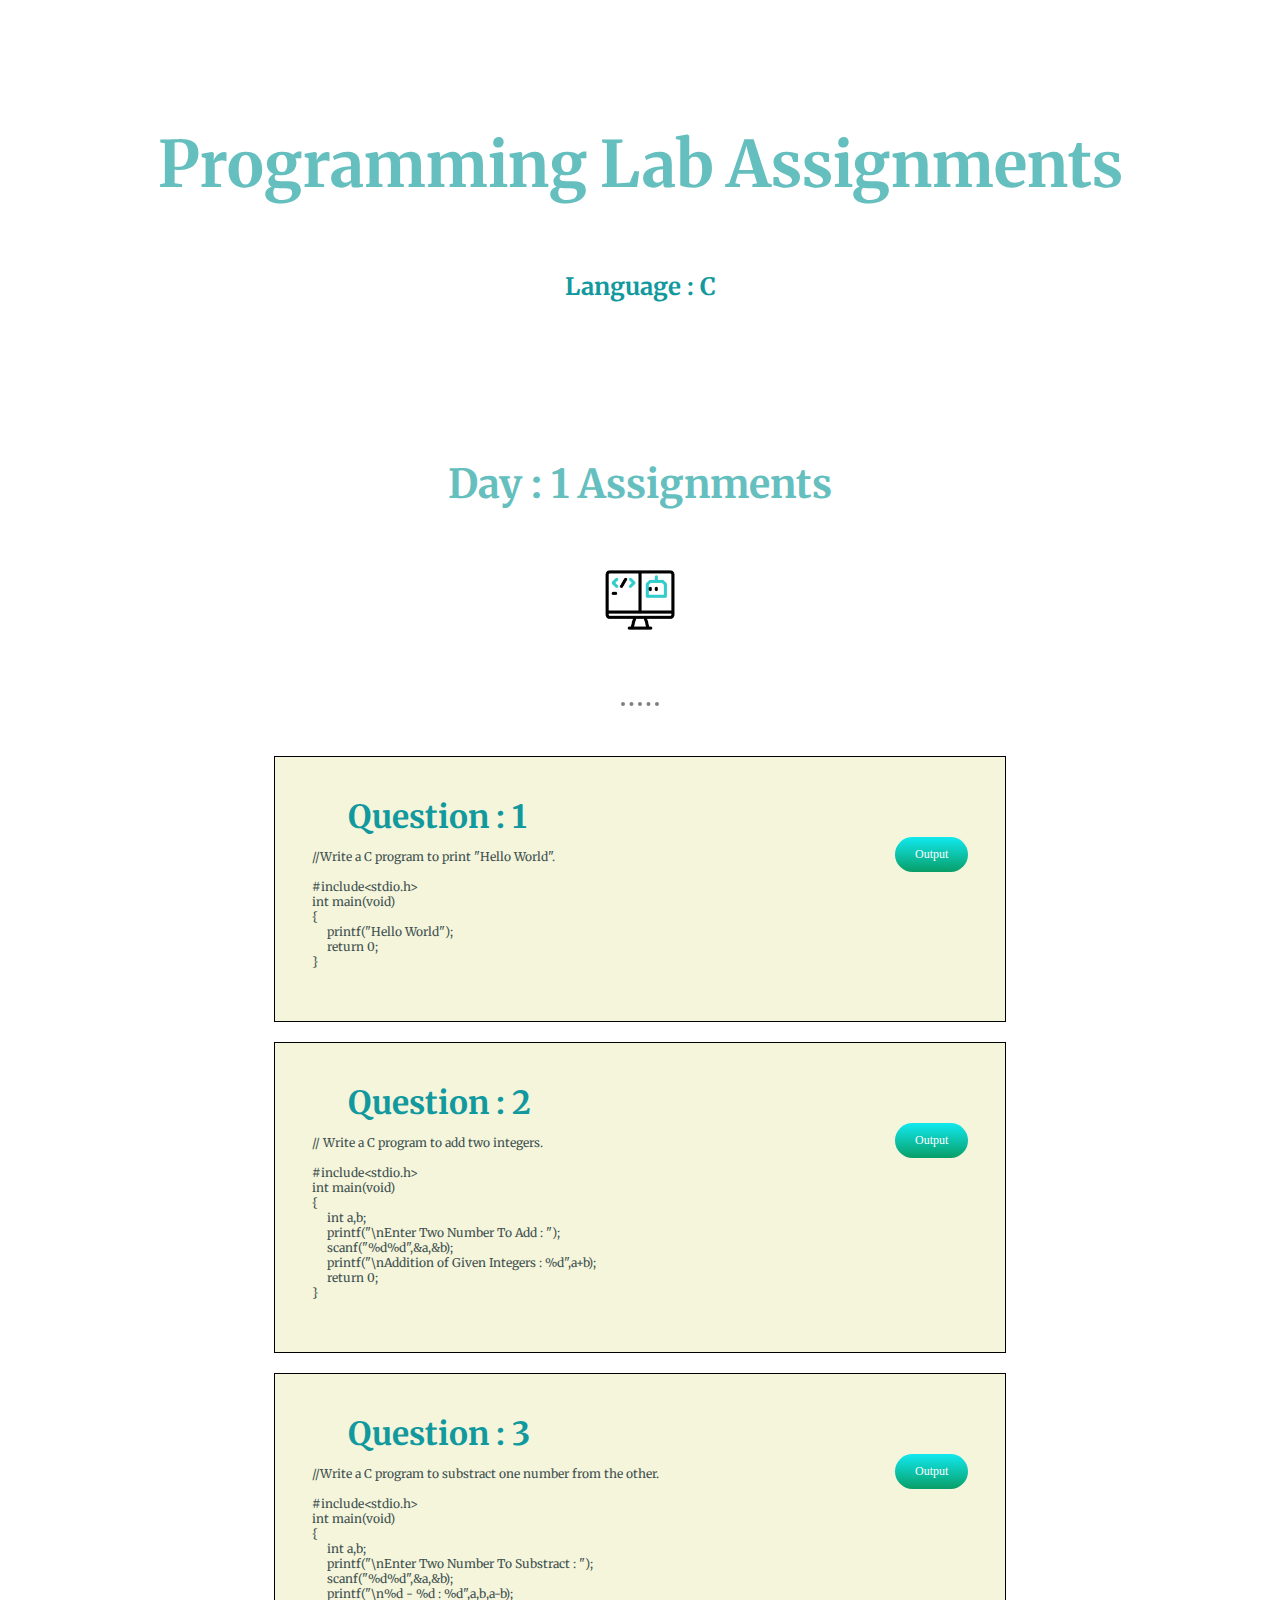
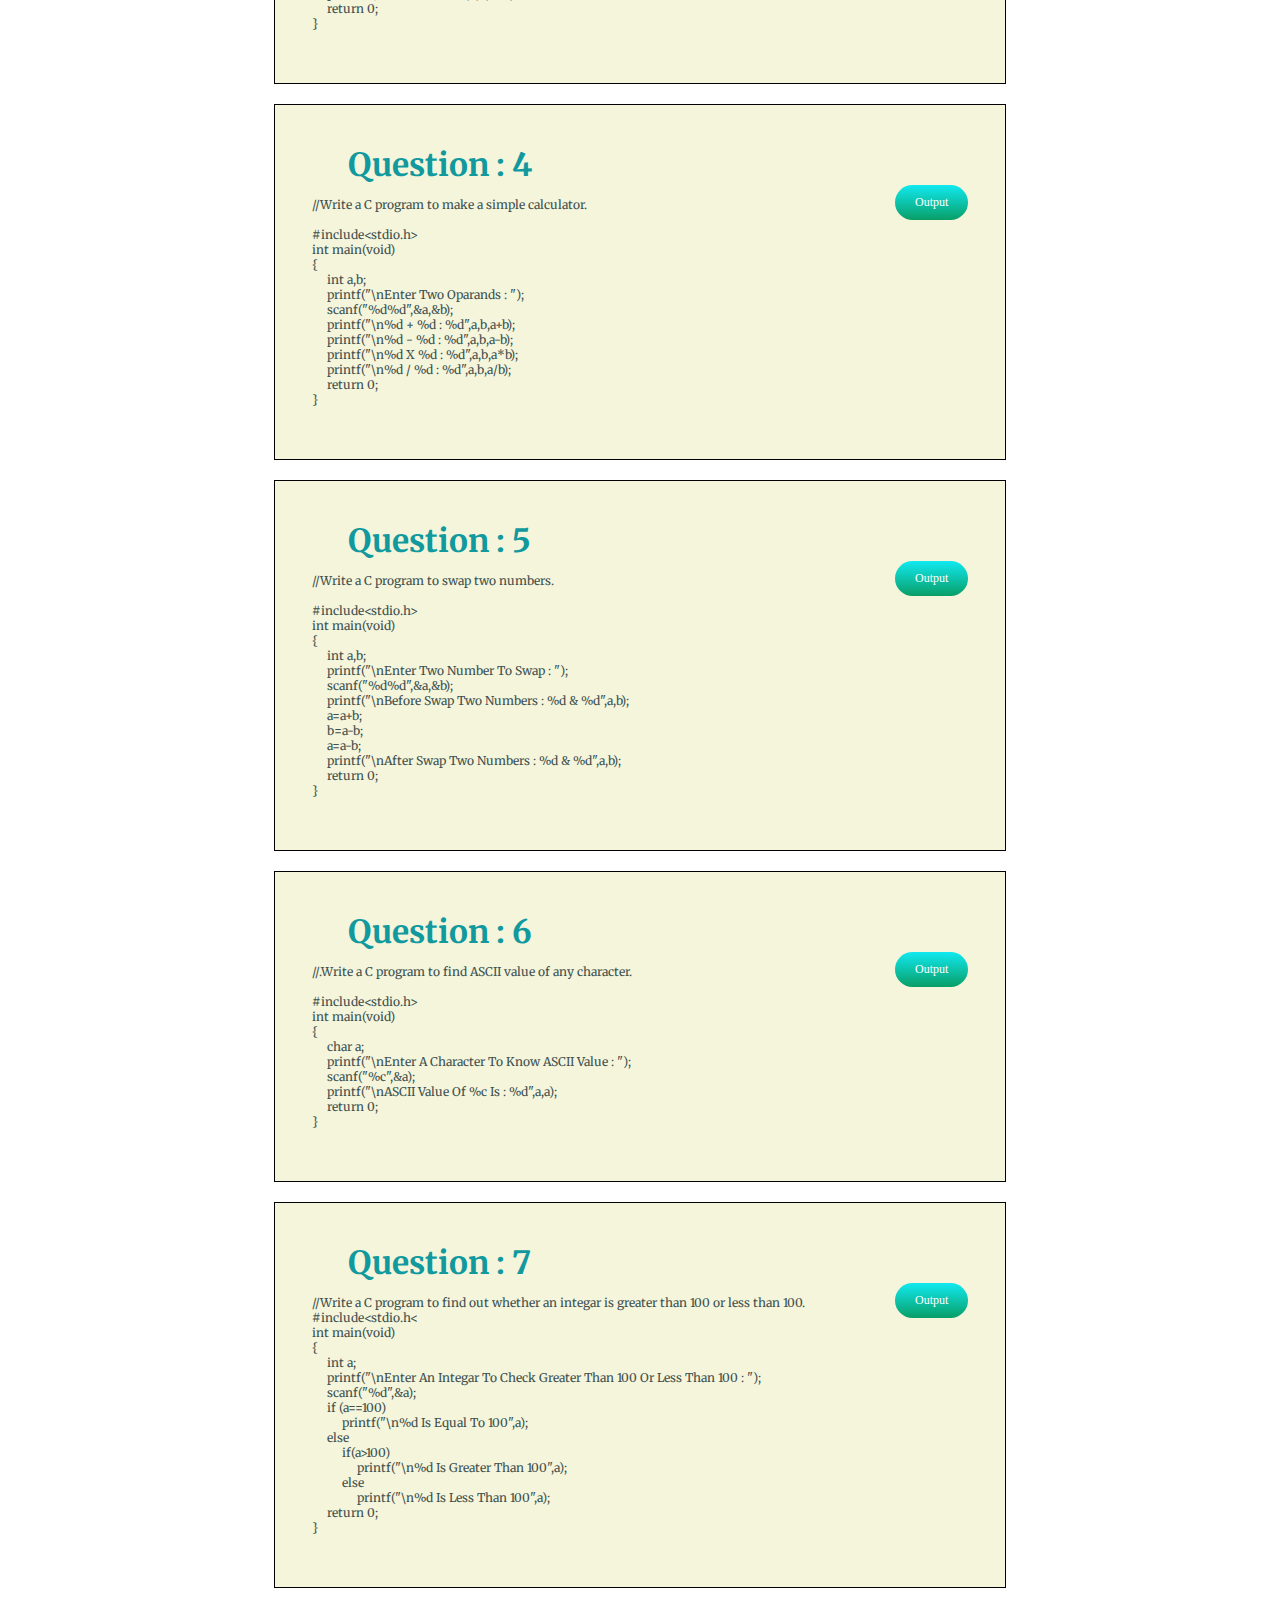
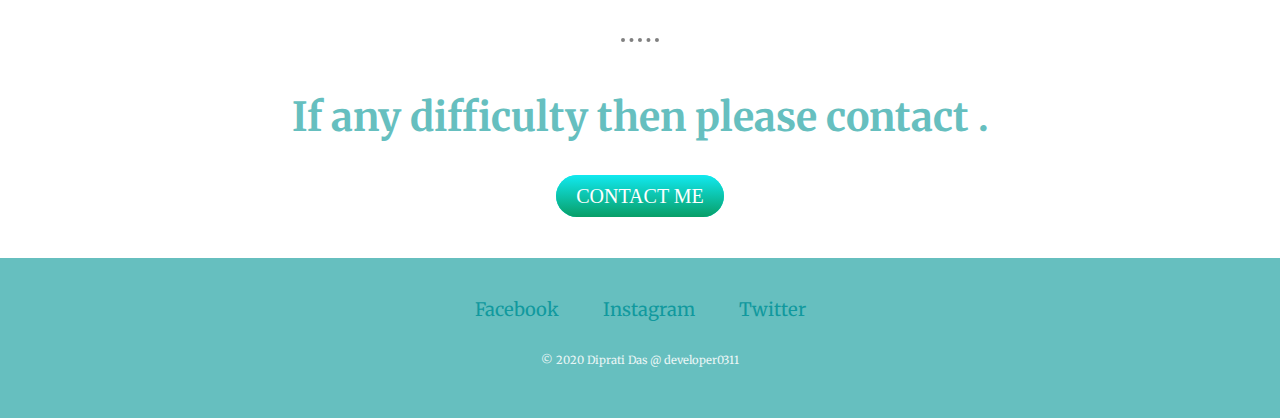
==== day-1.html @ 74dbe05c "Add files via upload" ====
<!DOCTYPE html>
<html lang="en">
<head>
    <meta charset="UTF-8">
    <meta http-equiv="X-UA-Compatible" content="IE=edge">
    <meta name="viewport" content="width=device-width, initial-scale=1.0">
    <title>Diprati's website ❤</title>
    <link rel="stylesheet" href="style-1.css">
    <link rel="icon" href="favicon.ico">
    <link rel="preconnect" href="https://fonts.googleapis.com">
    <link rel="preconnect" href="https://fonts.gstatic.com" crossorigin>
    <link href="https://fonts.googleapis.com/css2?family=Merriweather:ital,wght@1,300&family=Noto+Serif:ital@1&family=Sofia+Sans+Semi+Condensed:ital,wght@1,200&display=swap" rel="stylesheet">
</head>
<body>
    <div class="top-container">
        <h1>Programming Lab Assignments</h1>
        <h3>Language : C</h3>
    </div>

    <div class="middle-container">
        <div class="day-1">
            <h2>Day : 1 Assignments</h2>
            <img class="code-picture" src="coding-picture.gif">
            <hr>
            <div class="ans-row">
                <h3>Question : 1</h3><br>
                <p>//Write a C program to print "Hello World".<br><br>
                    #include&#60stdio.h&#62<br>
                    int main(void)<br>
                    {<br>
                    &nbsp&nbsp&nbsp&nbsp    printf("Hello World");<br>
                    &nbsp&nbsp&nbsp&nbsp    return 0;<br>
                    }<br></p>
                <a class="btn" href="hello-world-output.png">Output</a>
            </div>

            <div class="ans-row">
                <h3>Question : 2</h3><br>
                <p>// Write a C program to add two integers.<br><br>
                    #include&#60stdio.h&#62<br>
                    int main(void)<br>
                    {<br>
                    &nbsp&nbsp&nbsp&nbsp    int a,b;<br>
                    &nbsp&nbsp&nbsp&nbsp    printf("\nEnter Two Number To Add : ");<br>
                    &nbsp&nbsp&nbsp&nbsp    scanf("%d%d",&a,&b);<br>
                    &nbsp&nbsp&nbsp&nbsp    printf("\nAddition of Given Integers : %d",a+b);<br>
                    &nbsp&nbsp&nbsp&nbsp    return 0;<br>
                    }<br></p>
                <a class="btn" href="add-two-integers.png">Output</a>
            </div>
            <div class="ans-row">
                <h3>Question : 3</h3><br>
                <p>//Write a C program to substract one number from the other.<br><br>
                    #include&#60stdio.h&#62<br>
                    int main(void)<br>
                    {<br>
                    &nbsp&nbsp&nbsp&nbsp    int a,b;<br>
                    &nbsp&nbsp&nbsp&nbsp    printf("\nEnter Two Number To Substract : ");<br>
                    &nbsp&nbsp&nbsp&nbsp    scanf("%d%d",&a,&b);<br>
                    &nbsp&nbsp&nbsp&nbsp    printf("\n%d - %d : %d",a,b,a-b);<br>
                    &nbsp&nbsp&nbsp&nbsp    return 0;<br>
                    }<br></p>
                <a class="btn" href="substract-one-from-the-other.png">Output</a>
            </div>
            <div class="ans-row">
                <h3>Question : 4</h3><br>
                <p>//Write a C program to make a simple calculator.<br><br>
                    #include&#60stdio.h&#62<br>
                    int main(void)<br>
                    {<br>
                    &nbsp&nbsp&nbsp&nbsp    int a,b;<br>
                    &nbsp&nbsp&nbsp&nbsp    printf("\nEnter Two Oparands : ");<br>
                    &nbsp&nbsp&nbsp&nbsp    scanf("%d%d",&a,&b);<br>
                    &nbsp&nbsp&nbsp&nbsp    printf("\n%d + %d : %d",a,b,a+b);<br>
                    &nbsp&nbsp&nbsp&nbsp    printf("\n%d - %d : %d",a,b,a-b);<br>
                    &nbsp&nbsp&nbsp&nbsp    printf("\n%d X %d : %d",a,b,a*b);<br>
                    &nbsp&nbsp&nbsp&nbsp    printf("\n%d / %d : %d",a,b,a/b);<br>
                    &nbsp&nbsp&nbsp&nbsp    return 0;<br>
                    }<br></p>
                <a class="btn" href="simple-calculator.png">Output</a>
            </div>
            <div class="ans-row">
                <h3>Question : 5</h3><br>
                <p>//Write a C program to swap two numbers.<br><br>
                    #include&#60stdio.h&#62<br>
                    int main(void)<br>
                    {<br>
                    &nbsp&nbsp&nbsp&nbsp    int a,b;<br>
                    &nbsp&nbsp&nbsp&nbsp    printf("\nEnter Two Number To Swap : ");<br>
                    &nbsp&nbsp&nbsp&nbsp    scanf("%d%d",&a,&b);<br>
                    &nbsp&nbsp&nbsp&nbsp    printf("\nBefore Swap Two Numbers : %d & %d",a,b);<br>
                    &nbsp&nbsp&nbsp&nbsp    a=a+b;<br>
                    &nbsp&nbsp&nbsp&nbsp    b=a-b;<br>
                    &nbsp&nbsp&nbsp&nbsp    a=a-b;<br>
                    &nbsp&nbsp&nbsp&nbsp    printf("\nAfter Swap Two Numbers : %d & %d",a,b);<br>
                    &nbsp&nbsp&nbsp&nbsp    return 0;<br>
                    }<br></p>
                <a class="btn" href="swap-two-numbers.png">Output</a>
            </div>
            <div class="ans-row">
                <h3>Question : 6</h3><br>
                <p>//.Write a C program to find ASCII value of any character.<br><br>
                    #include&#60stdio.h&#62<br>
                    int main(void)<br>
                    {<br>
                    &nbsp&nbsp&nbsp&nbsp    char a;<br>
                    &nbsp&nbsp&nbsp&nbsp    printf("\nEnter A Character To Know ASCII Value : ");<br>
                    &nbsp&nbsp&nbsp&nbsp    scanf("%c",&a);<br>
                    &nbsp&nbsp&nbsp&nbsp    printf("\nASCII Value Of %c Is : %d",a,a);<br>
                    &nbsp&nbsp&nbsp&nbsp    return 0;<br>
                    }<br></p>
                <a class="btn" href="ASCII-value-of-any-character.png">Output</a>
            </div>
            <div class="ans-row">
                <h3>Question : 7</h3><br>
                <p>//Write a C program to find out whether an integar is greater than 100 or less than 100.<br>
                    #include&#60stdio.h&#60<br>
                    int main(void)<br>
                    {<br>
                    &nbsp&nbsp&nbsp&nbsp    int a;<br>
                    &nbsp&nbsp&nbsp&nbsp    printf("\nEnter An Integar To Check Greater Than 100 Or Less Than 100 : ");<br>
                    &nbsp&nbsp&nbsp&nbsp    scanf("%d",&a);<br>
                    &nbsp&nbsp&nbsp&nbsp    if (a==100)<br>
                    &nbsp&nbsp&nbsp&nbsp    &nbsp&nbsp&nbsp&nbsp    printf("\n%d Is Equal To 100",a);<br>
                    &nbsp&nbsp&nbsp&nbsp    else<br>
                    &nbsp&nbsp&nbsp&nbsp    &nbsp&nbsp&nbsp&nbsp    if(a>100)<br>
                    &nbsp&nbsp&nbsp&nbsp    &nbsp&nbsp&nbsp&nbsp    &nbsp&nbsp&nbsp&nbsp    printf("\n%d Is Greater Than 100",a);<br>
                    &nbsp&nbsp&nbsp&nbsp    &nbsp&nbsp&nbsp&nbsp    else<br>
                    &nbsp&nbsp&nbsp&nbsp    &nbsp&nbsp&nbsp&nbsp    &nbsp&nbsp&nbsp&nbsp    printf("\n%d Is Less Than 100",a);<br>
                    &nbsp&nbsp&nbsp&nbsp    return 0;<br>
                    }<br></p>
                <a class="btn" href="whether-an-integar-is-greater-than-100-or-less-than-100.png">Output</a>
            </div>
            <!--<div class="ans-row">
                <h3>Question : </h3><br>
                <p></p>
                <a class="btn" href="">Output</a>
            </div>-->
            <hr>
            <div class="contact-me">
                <h2>If any difficulty then please contact .</h2>
                <a class="btn" href="mailto:dipratidas2004@gmail.com">CONTACT ME</a>
            </div>
        </div>
    </div>

    <div class="bottom-container">
        <a class="footer-link" href="https://www.facebook.com/profile.php?id=100034527431504&mibextid=ZbWKwL">Facebook</a>
        <a class="footer-link" href="https://instagram.com/ek_villain_3114?igshid=YmMyMTA2M2Y=">Instagram</a>
        <a class="footer-link" href="https://twitter.com/lover_boy_0311?t=4eIKd6hyT37TudLRK-Igwg&s=09">Twitter</a>
        <p class="copyright-message">© 2020 Diprati Das @ developer0311</p>
    </div>
</body>
</html>
---- style-1.css ----
body{
    /*background-color: rgb(16, 226, 219);*/
    color: #40514E;
    margin: 0;
    font-family: 'Merriweather','Sofia Sans Semi Condensed','Noto Serif';
    text-align: center ;
}
h1{
    margin-top: 50px;
    font-size: 4rem;
    color: #66BFBF;
    line-height: 2;
    font-family: 'Merriweather','Sofia Sans Semi Condensed';
}
h2{
    font-size: 2.5rem;
    color: #66BFBF;
    padding-bottom: 10px;
    font-family: 'Merriweather','Sofia Sans Semi Condensed';
}
h3{
   font-family: 'Merriweather','Noto Serif';
   color: #11999E;
   font-size: 1.5rem; 
}
p{
    font-size: 75%;
}
a{
    text-decoration: none;
    color: #11999E;
    font-family: 'Merriweather','Sofia Sans Semi Condensed';
    font-size: 1.15rem;
    margin: 10px 20px;
}
a:hover{
    color: #EAF6F6;
}
hr{
    border-style: none;
    border-top-style: dotted;
    border-color: grey;
    width: 5%;
    border-width: 4px;
    margin: 50px auto;
}
.copyright-message{
    color: #EAF6F6;
    font-size: 0.70rem;
    padding: 20px 0px;
}
.top-container{
    padding-top: 50px;
}
.middle-container{
    padding: 50px 0px;
}
.bottom-container{
    position: relative;
    background-color: #66BFBF;
    margin-bottom: Opx;
    padding: 40px 0px 20px;
}
.code-picture{
    width: 6rem;
}
.day-1{
    width: 60%;
    margin:auto;
    /*background-color: red;*/
    padding-top: 50px;
}
.ans-row{
   width: 95%;
   margin: 20px auto;
   background-color: beige;
   padding: 40px 0px;
   border-style: solid;
   border-color: black;
   border-width: 1.5px;
   text-align: left;
}
.ans-row h3{
    display: inline;
    font-size: 2rem;
    margin-left: 10%;
    margin-right: 0px;
}
.ans-row a{
    text-decoration: none;
    float: right;
    font-size: 75%;
    margin: auto 5% auto 10px;
}
.ans-row p{
    text-align: left;
    display: inline-block;
    margin-left: 5%;
    margin-right: 0px;
}
.ans-row p{
    text-align: left;
    display: inline-block;
    margin-left: 5%;
    margin-right: 0px;
}
.btn {
    background: #11e9f0;
    background-image: -webkit-linear-gradient(top, #11e9f0, #089e67);
    background-image: -moz-linear-gradient(top, #11e9f0, #089e67);
    background-image: -ms-linear-gradient(top, #11e9f0, #089e67);
    background-image: -o-linear-gradient(top, #11e9f0, #089e67);
    background-image: linear-gradient(to bottom, #11e9f0, #089e67);
    -webkit-border-radius: 21;
    -moz-border-radius: 21;
    border-radius: 21px;
    font-family: Georgia;
    color: #ffffff;
    font-size: 20px;
    padding: 10px 20px 10px 20px;
    text-decoration: none;
  }
  
  .btn:hover {
    background: #039442;
    background-image: -webkit-linear-gradient(top, #039442, #06b36e);
    background-image: -moz-linear-gradient(top, #039442, #06b36e);
    background-image: -ms-linear-gradient(top, #039442, #06b36e);
    background-image: -o-linear-gradient(top, #039442, #06b36e);
    background-image: linear-gradient(to bottom, #039442, #06b36e);
    text-decoration: none;
  }
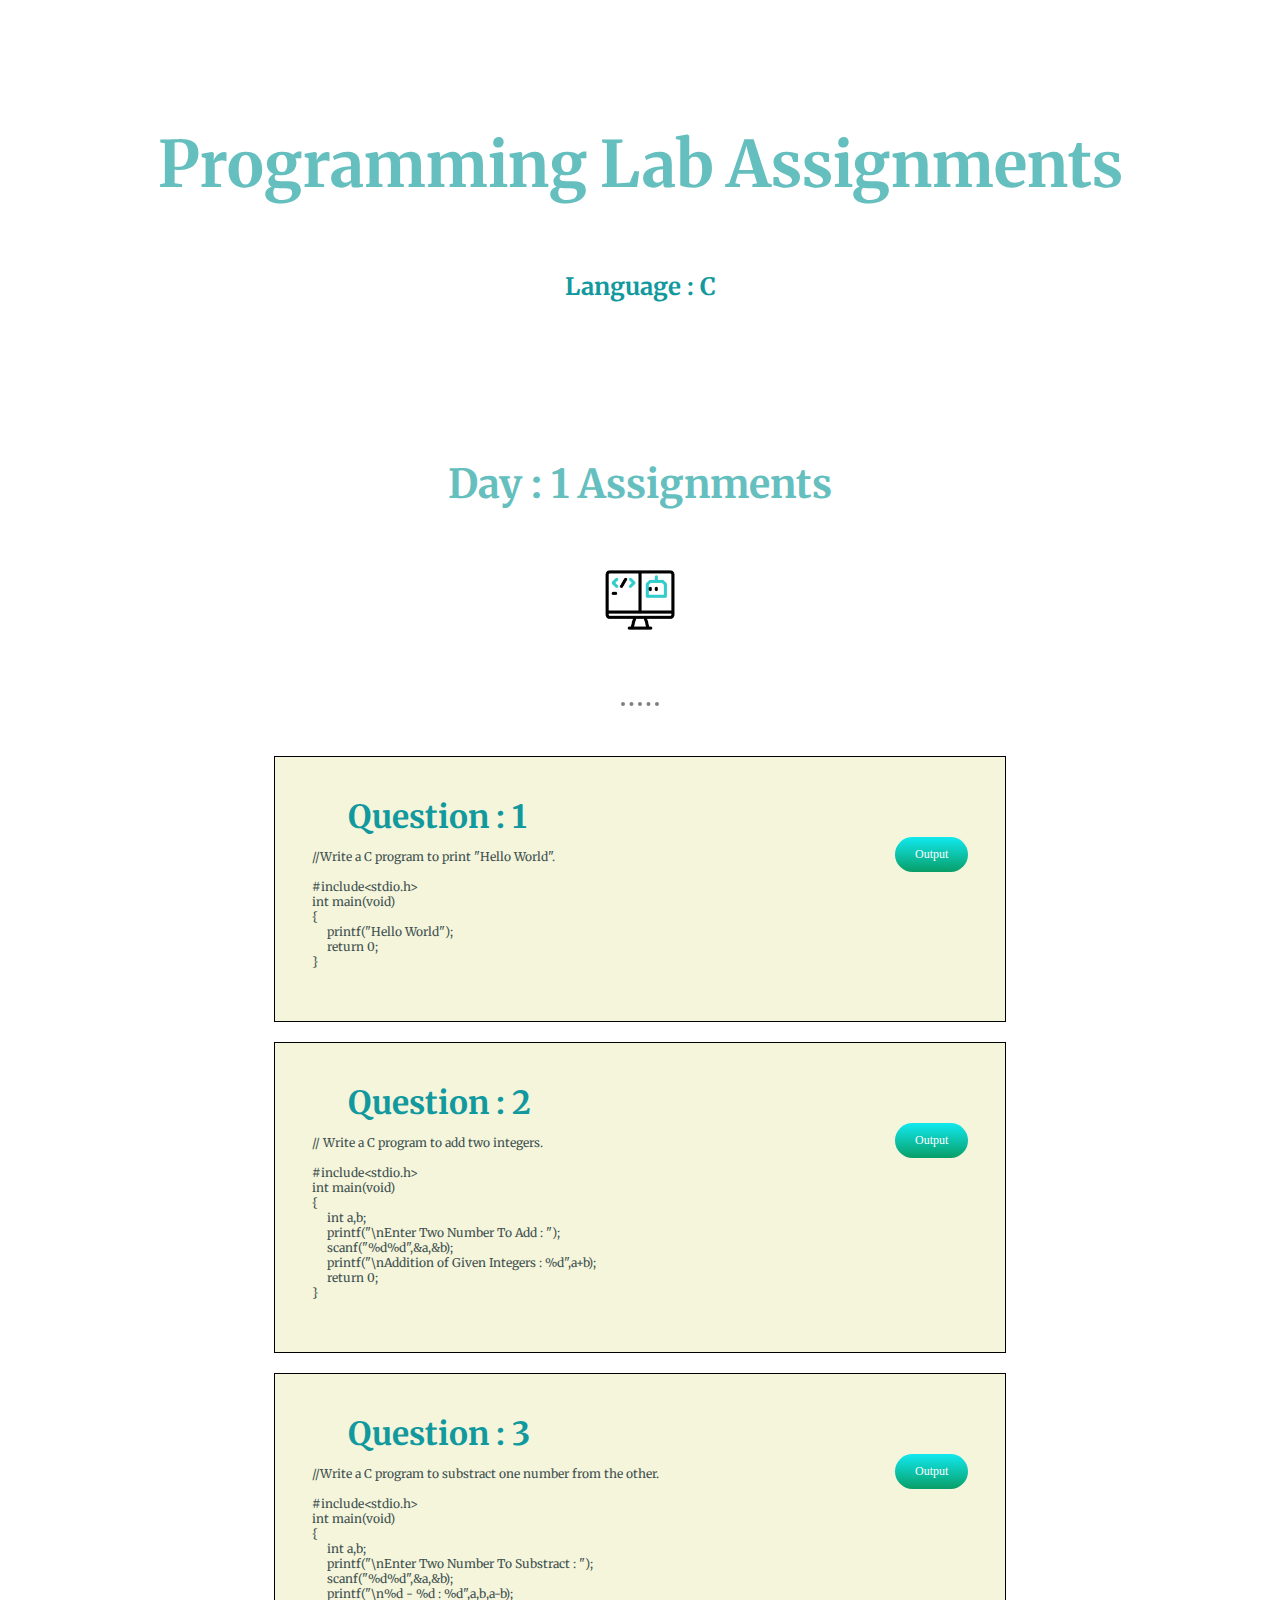
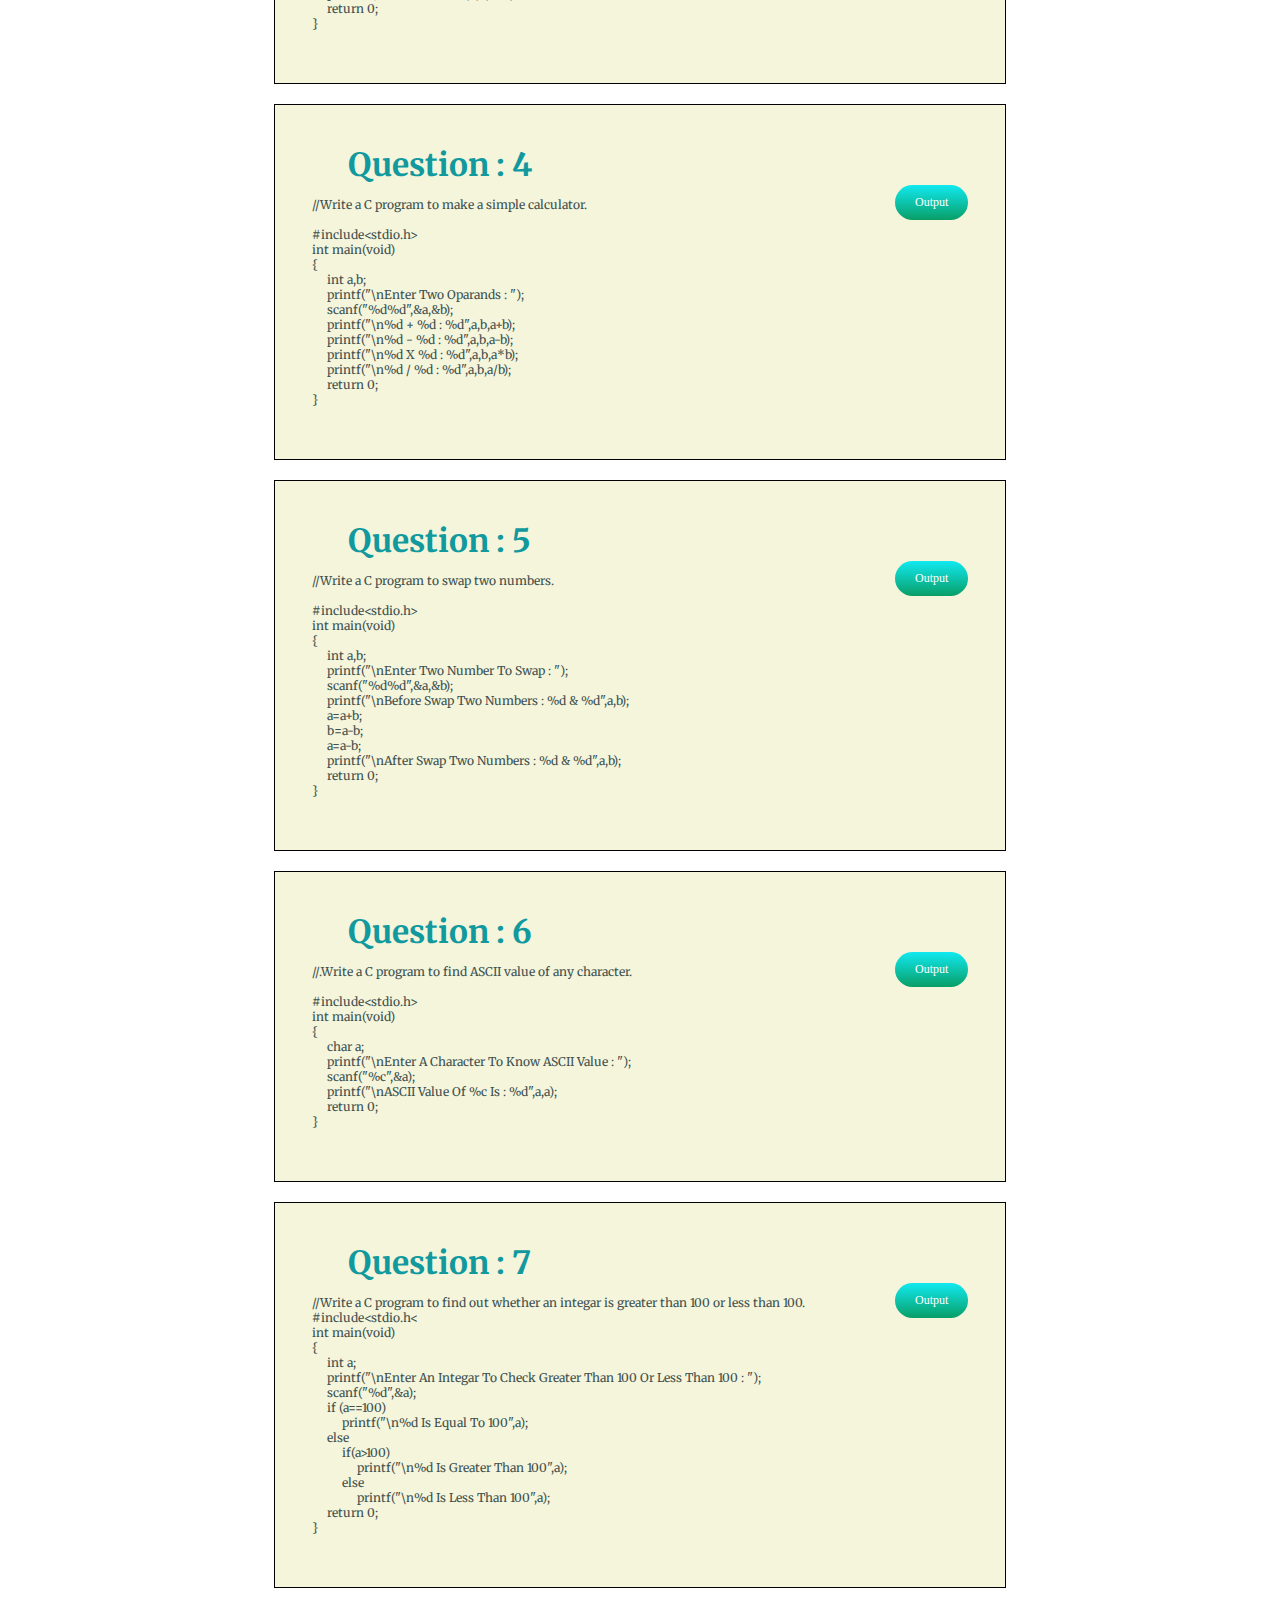
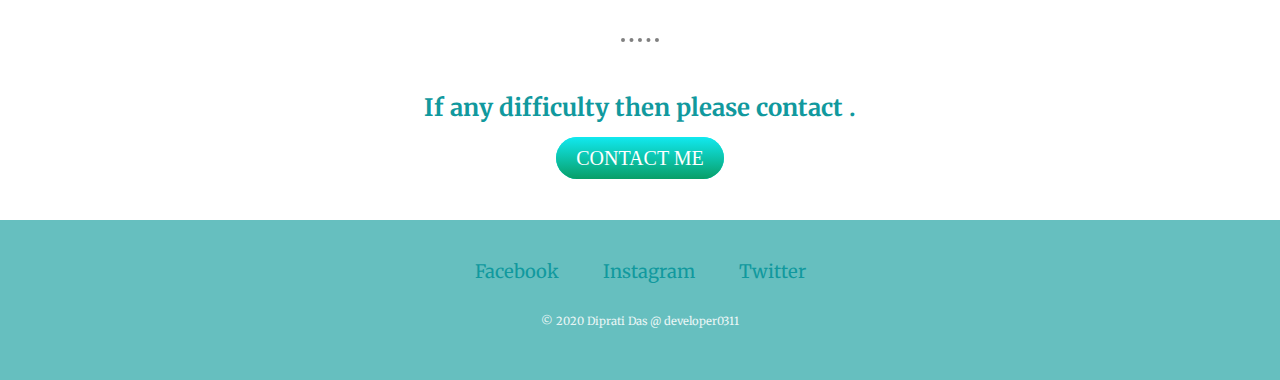
==== commit 37247dd2: "Update day-1.html" ====
--- a/day-1.html
+++ b/day-1.html
@@ -138,7 +138,7 @@
             </div>-->
             <hr>
             <div class="contact-me">
-                <h2>If any difficulty then please contact .</h2>
+                <h3>If any difficulty then please contact .</h3>
                 <a class="btn" href="mailto:dipratidas2004@gmail.com">CONTACT ME</a>
             </div>
         </div>
@@ -151,4 +151,4 @@
         <p class="copyright-message">© 2020 Diprati Das @ developer0311</p>
     </div>
 </body>
-</html>+</html>
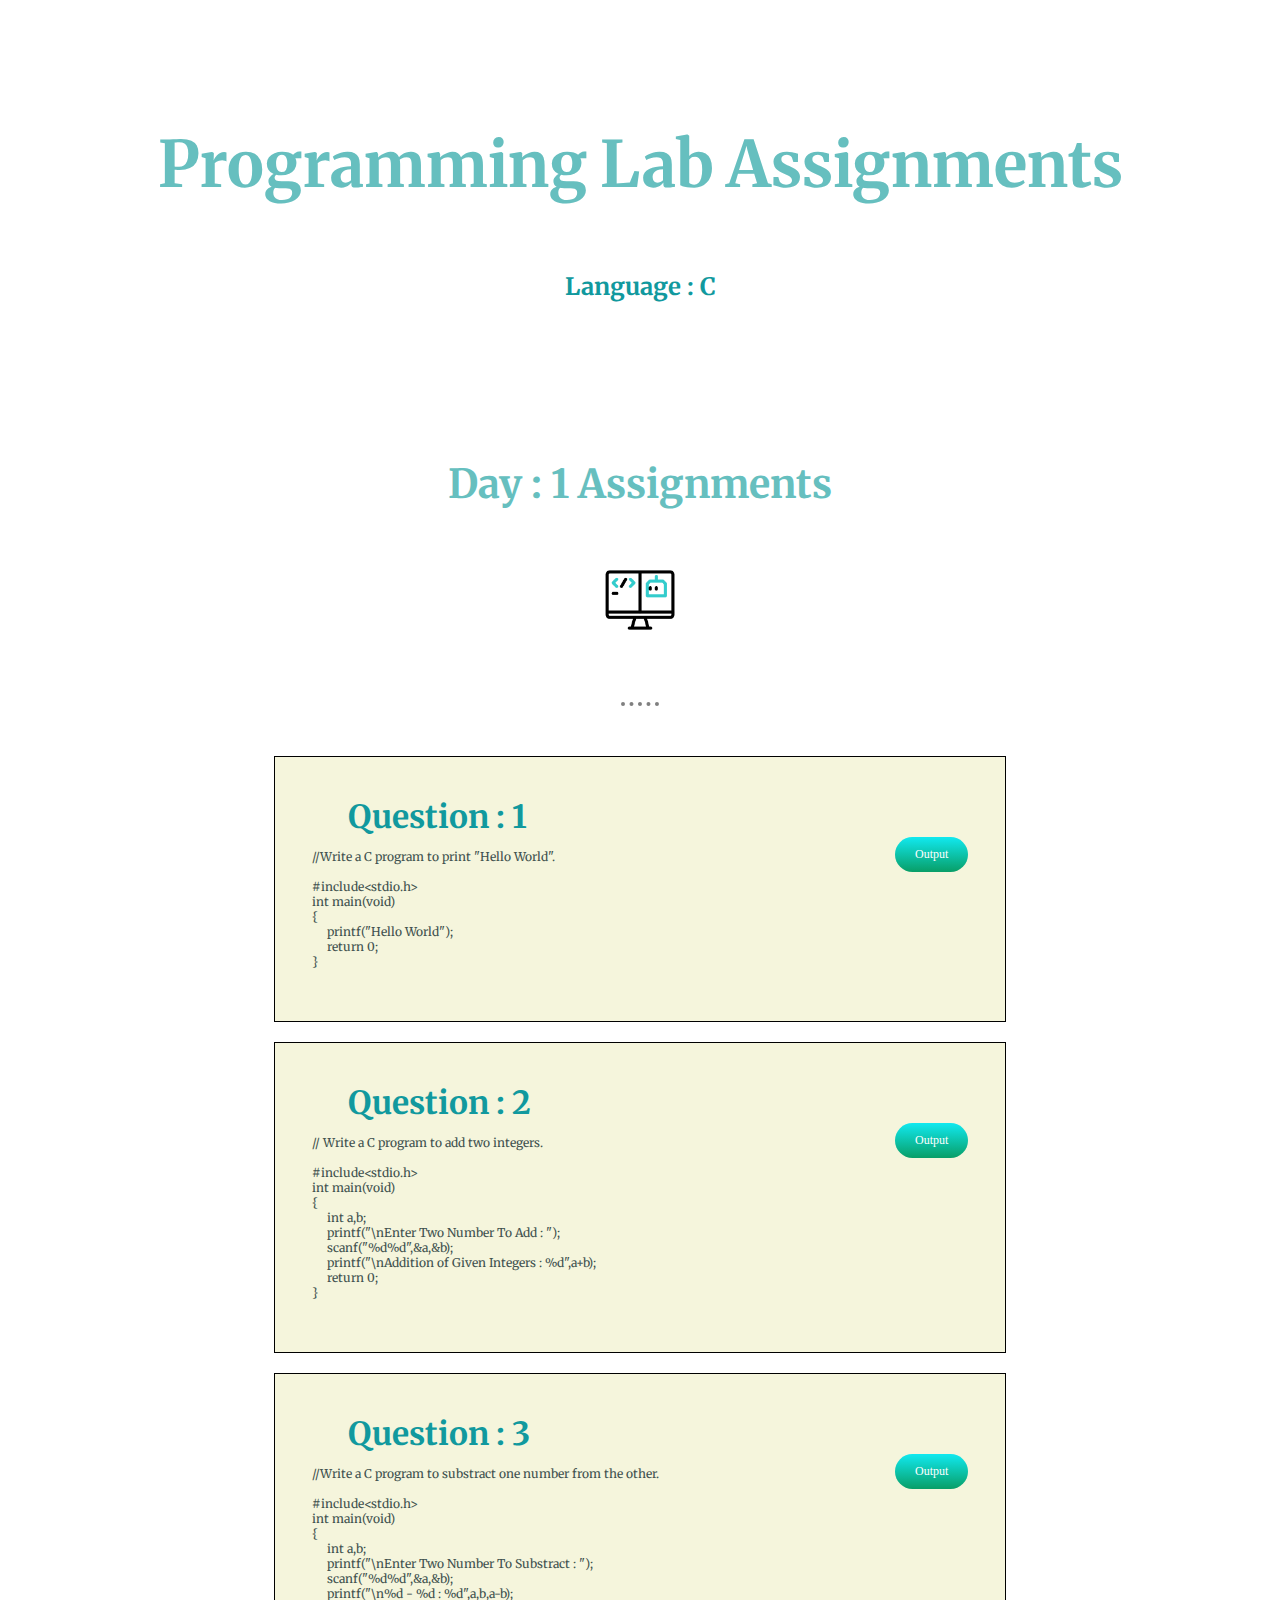
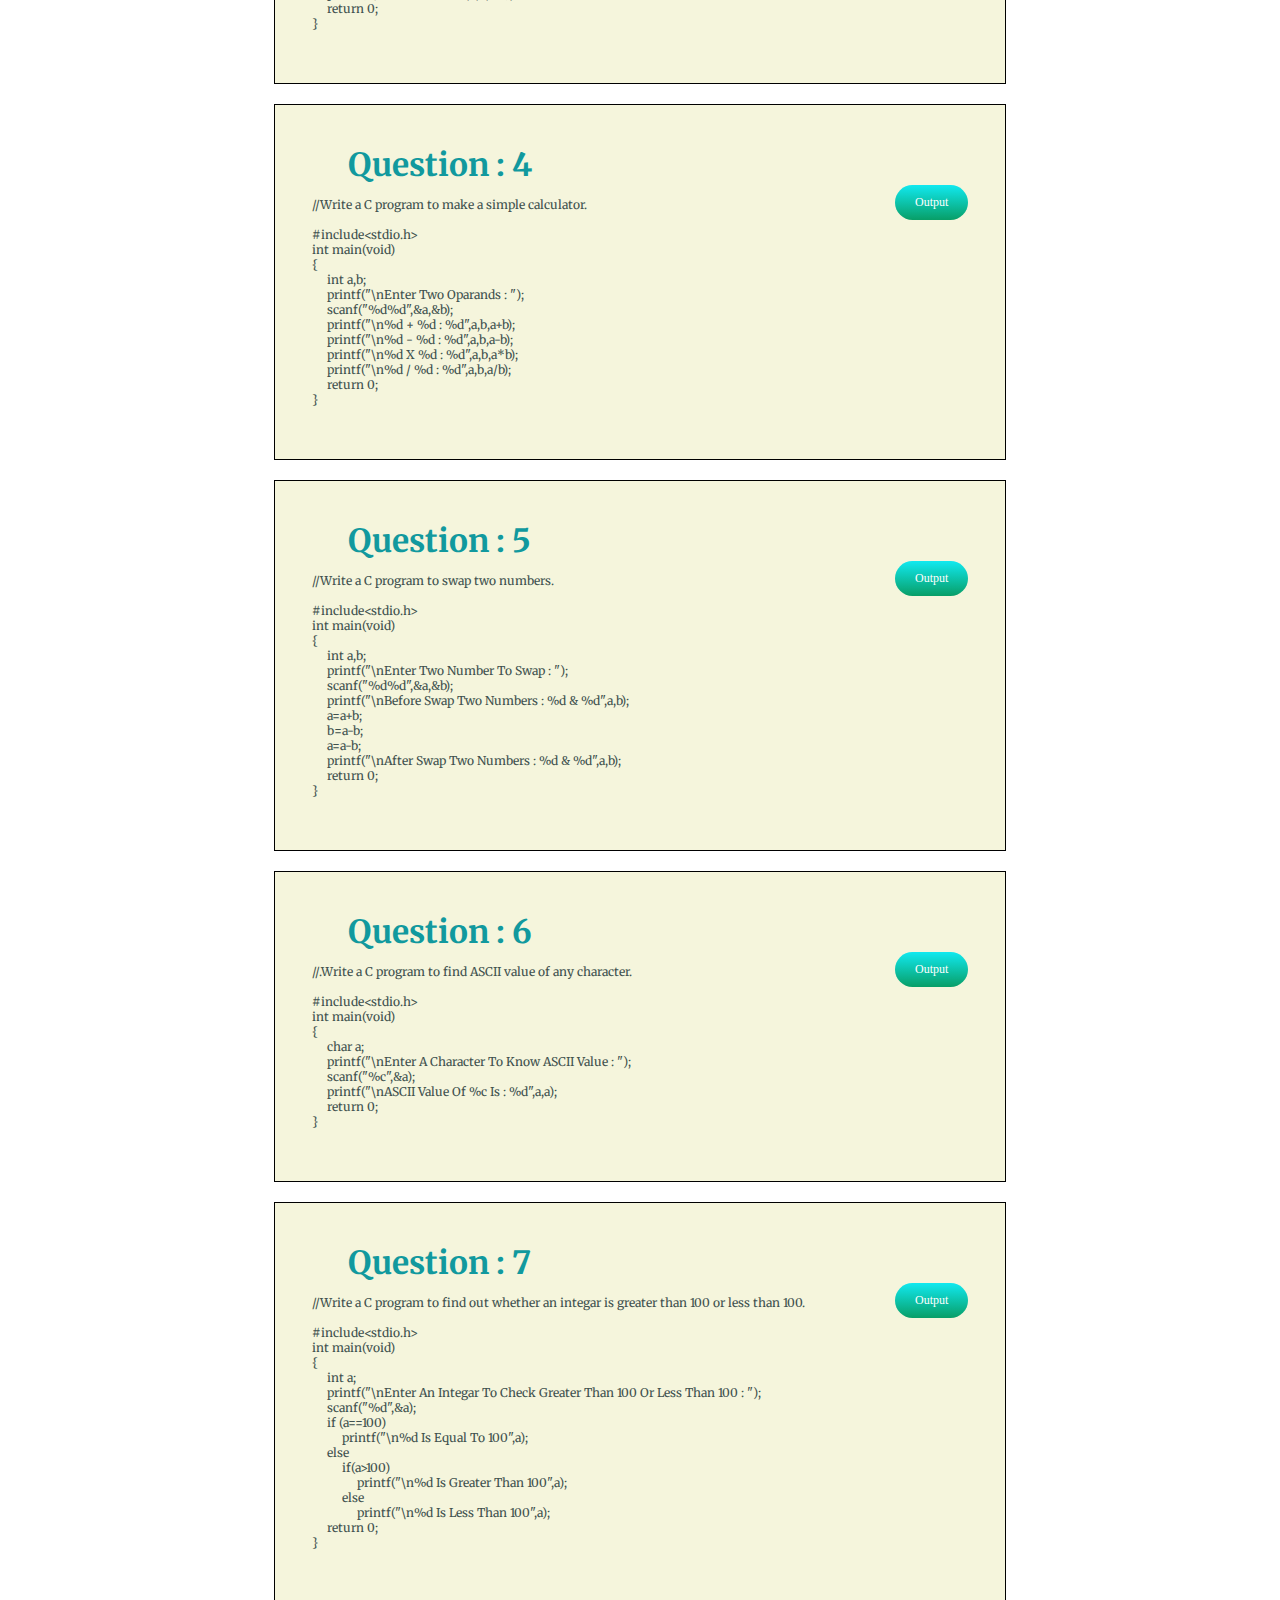
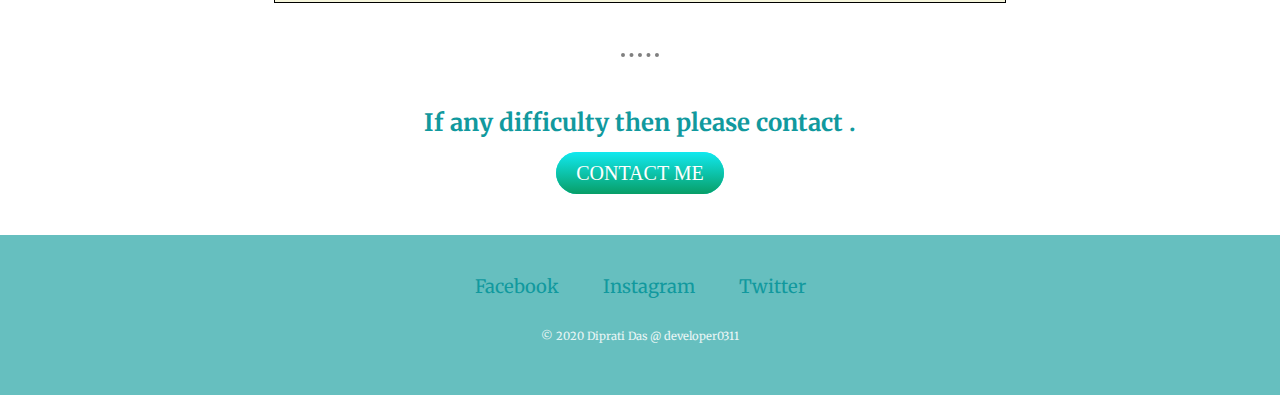
==== commit ff7b53ee: "Update day-1.html" ====
--- a/day-1.html
+++ b/day-1.html
@@ -113,8 +113,8 @@
             </div>
             <div class="ans-row">
                 <h3>Question : 7</h3><br>
-                <p>//Write a C program to find out whether an integar is greater than 100 or less than 100.<br>
-                    #include&#60stdio.h&#60<br>
+                <p>//Write a C program to find out whether an integar is greater than 100 or less than 100.<br><br>
+                    #include&#60stdio.h&#62<br>
                     int main(void)<br>
                     {<br>
                     &nbsp&nbsp&nbsp&nbsp    int a;<br>
--- a/style-1.css
+++ b/style-1.css
@@ -58,7 +58,7 @@
 .bottom-container{
     position: relative;
     background-color: #66BFBF;
-    margin-bottom: Opx;
+    margin-bottom: 0px;
     padding: 40px 0px 20px;
 }
 .code-picture{
@@ -129,4 +129,4 @@
     background-image: -o-linear-gradient(top, #039442, #06b36e);
     background-image: linear-gradient(to bottom, #039442, #06b36e);
     text-decoration: none;
-  }+  }
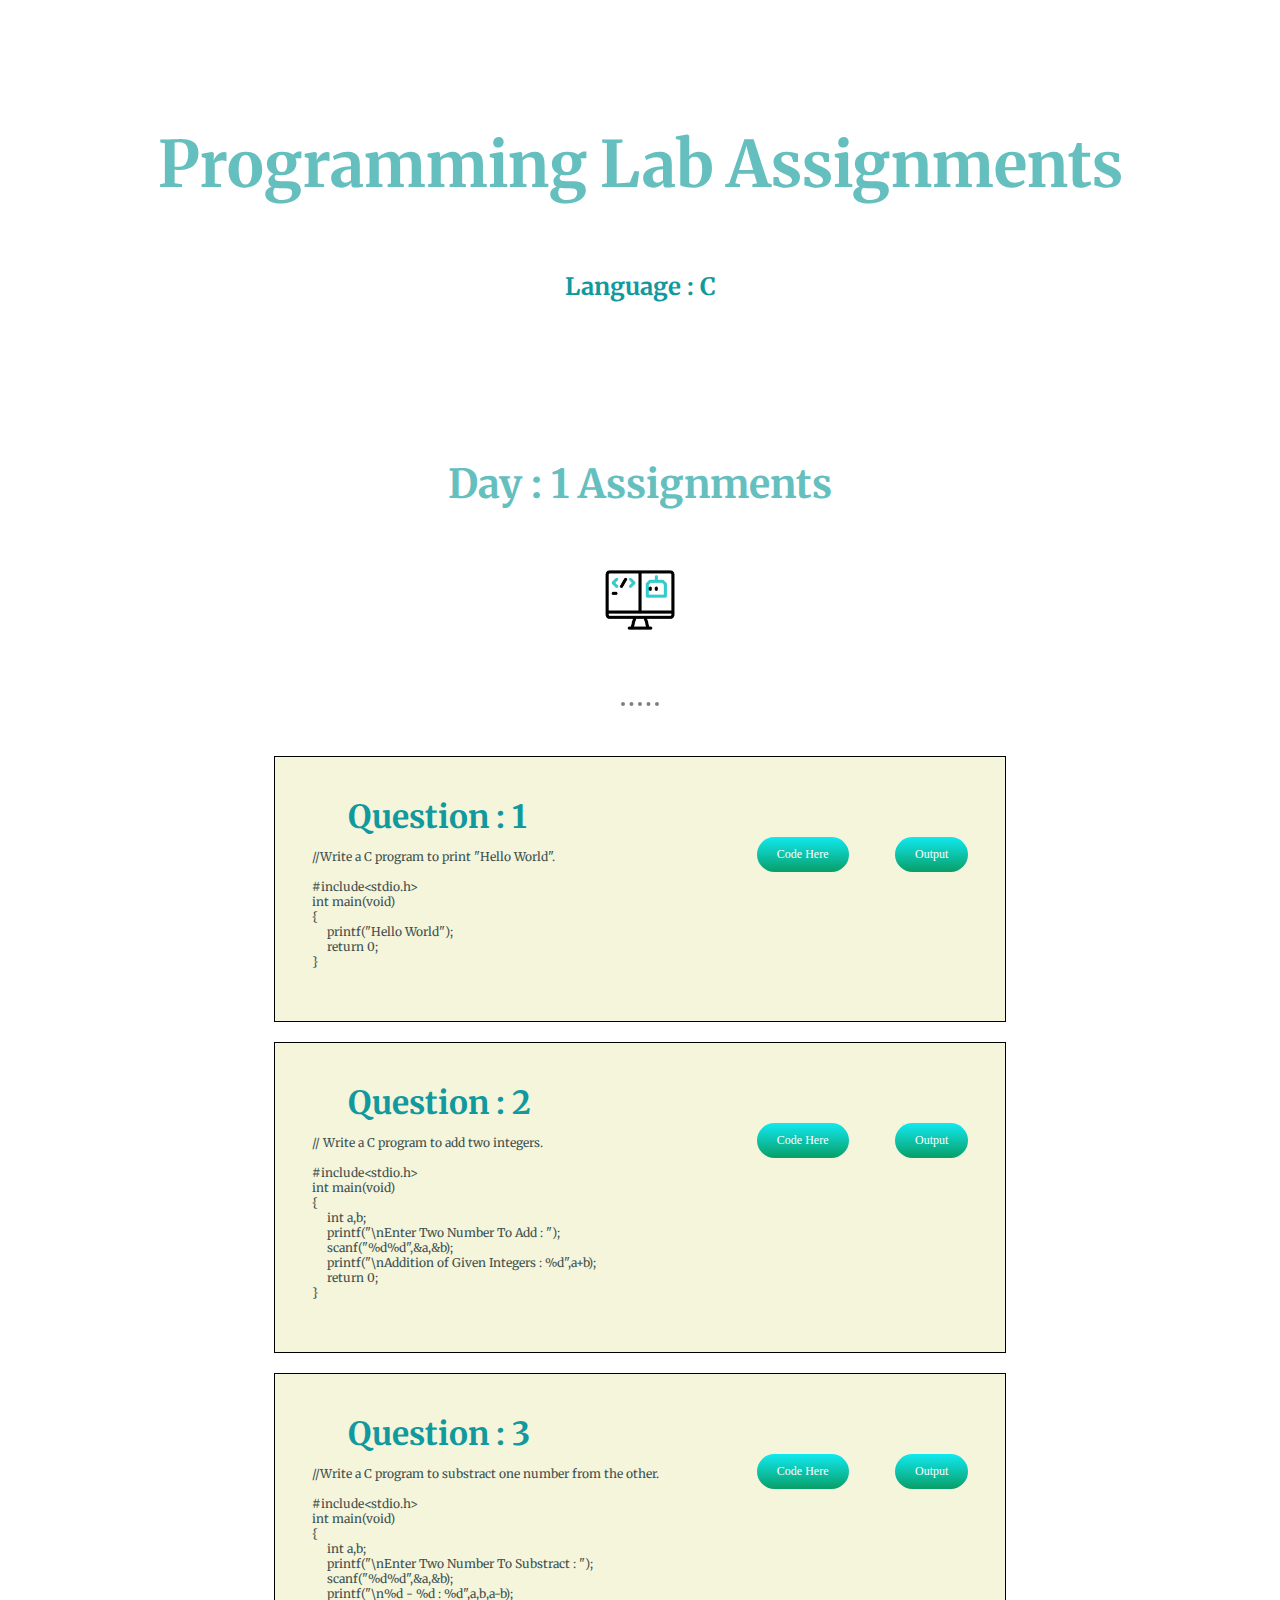
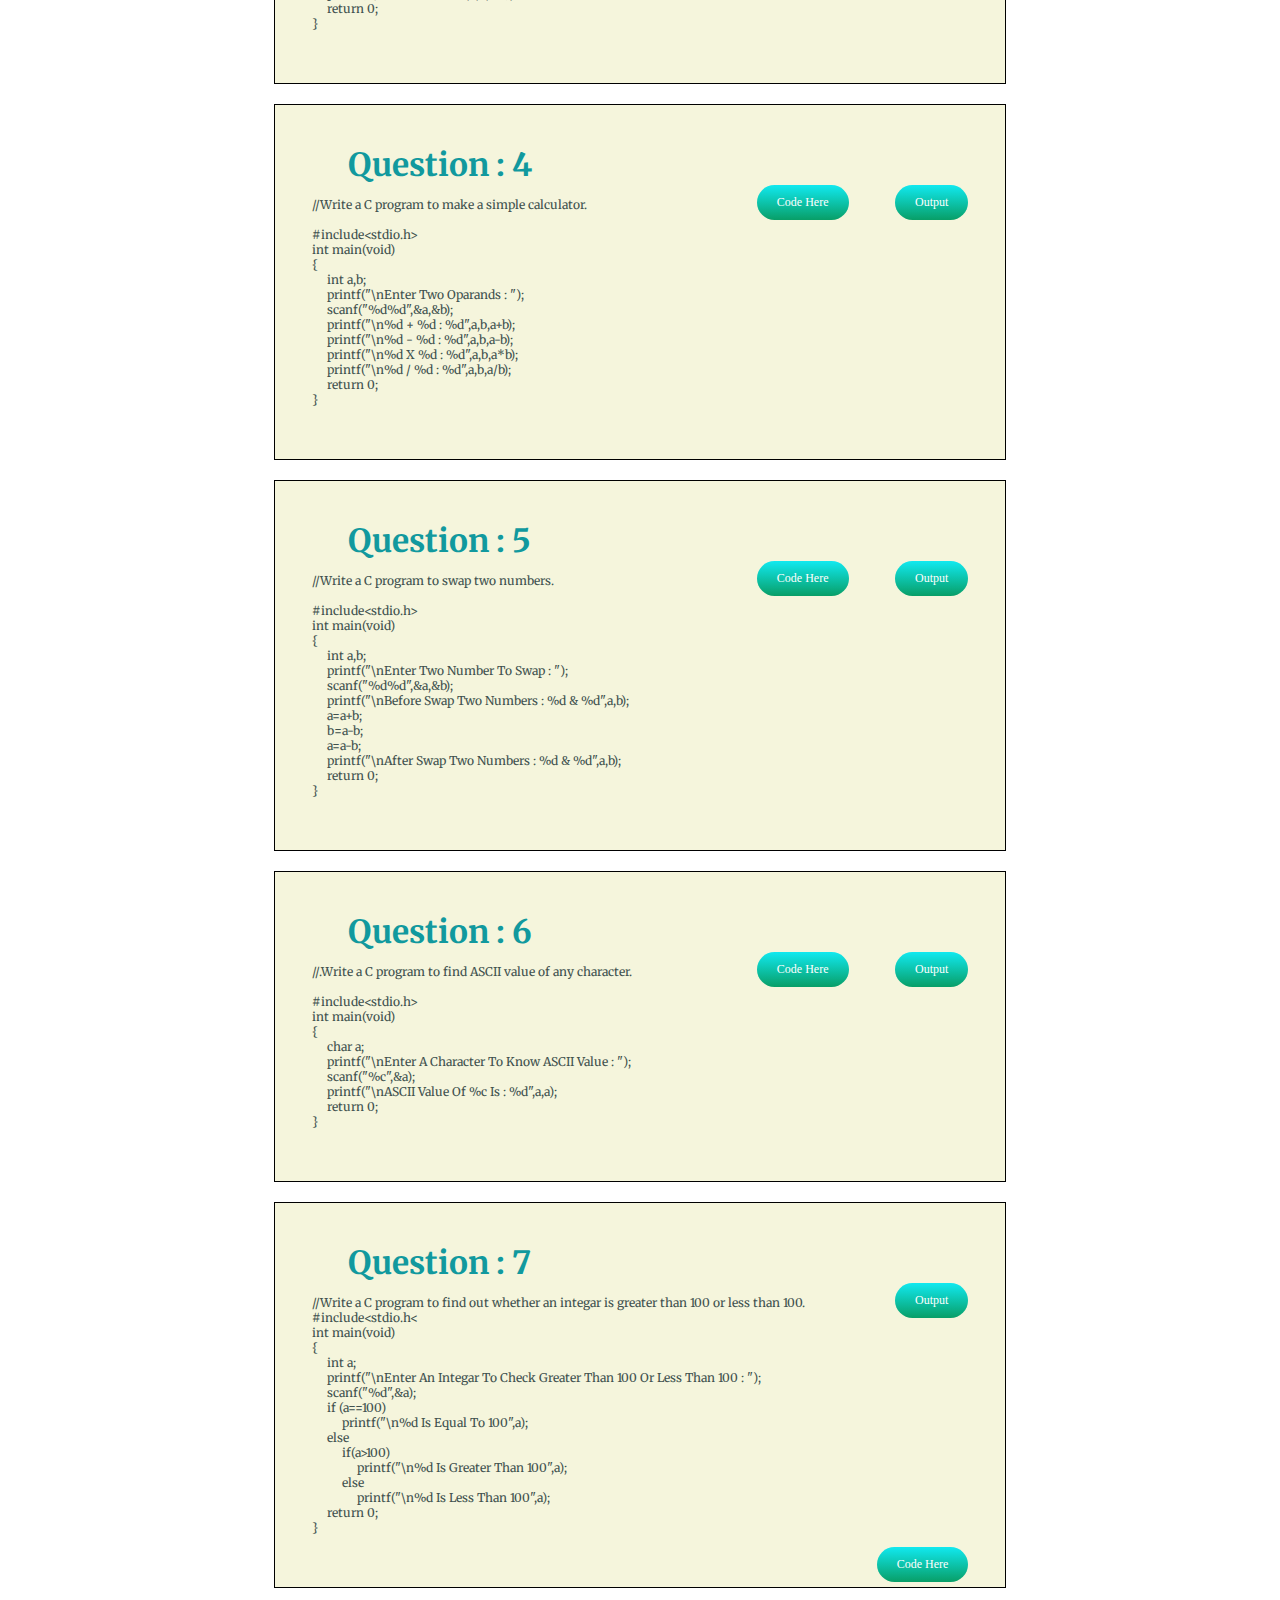
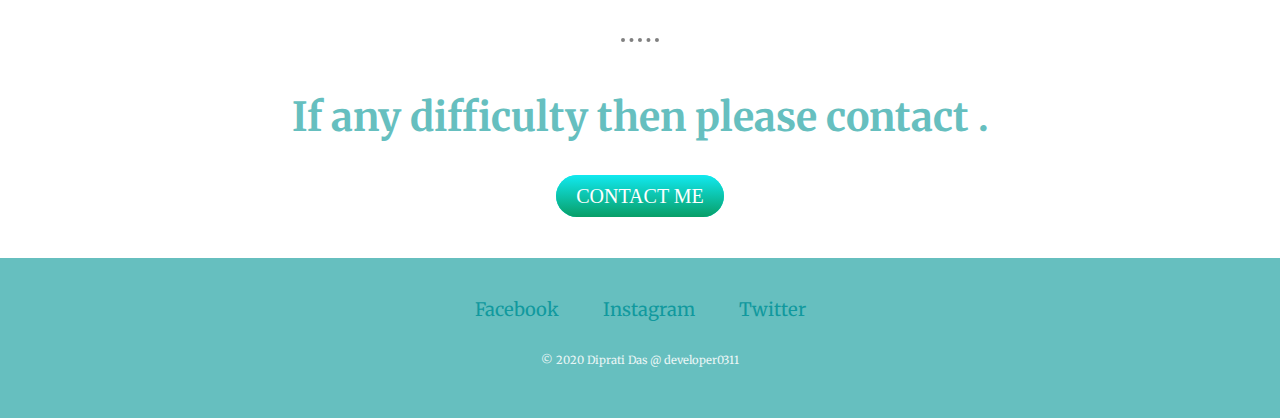
==== commit 6990d51c: "Add files via upload" ====
--- a/day-1.html
+++ b/day-1.html
@@ -31,7 +31,8 @@
                     &nbsp&nbsp&nbsp&nbsp    printf("Hello World");<br>
                     &nbsp&nbsp&nbsp&nbsp    return 0;<br>
                     }<br></p>
-                <a class="btn" href="hello-world-output.png">Output</a>
+                <a class="btn" href="hello-world.png">Output</a>
+                <a class="btn" href="hello-world.cpp">Code Here</a>
             </div>
 
             <div class="ans-row">
@@ -47,6 +48,7 @@
                     &nbsp&nbsp&nbsp&nbsp    return 0;<br>
                     }<br></p>
                 <a class="btn" href="add-two-integers.png">Output</a>
+                <a class="btn" href="add-two-integers.cpp">Code Here</a>
             </div>
             <div class="ans-row">
                 <h3>Question : 3</h3><br>
@@ -61,6 +63,7 @@
                     &nbsp&nbsp&nbsp&nbsp    return 0;<br>
                     }<br></p>
                 <a class="btn" href="substract-one-from-the-other.png">Output</a>
+                <a class="btn" href="substract-one-from-the-other.cpp">Code Here</a>
             </div>
             <div class="ans-row">
                 <h3>Question : 4</h3><br>
@@ -78,6 +81,7 @@
                     &nbsp&nbsp&nbsp&nbsp    return 0;<br>
                     }<br></p>
                 <a class="btn" href="simple-calculator.png">Output</a>
+                <a class="btn" href="simple-calculator.cpp">Code Here</a>
             </div>
             <div class="ans-row">
                 <h3>Question : 5</h3><br>
@@ -96,6 +100,7 @@
                     &nbsp&nbsp&nbsp&nbsp    return 0;<br>
                     }<br></p>
                 <a class="btn" href="swap-two-numbers.png">Output</a>
+                <a class="btn" href="swap-two-numbers.cpp">Code Here</a>
             </div>
             <div class="ans-row">
                 <h3>Question : 6</h3><br>
@@ -110,11 +115,12 @@
                     &nbsp&nbsp&nbsp&nbsp    return 0;<br>
                     }<br></p>
                 <a class="btn" href="ASCII-value-of-any-character.png">Output</a>
+                <a class="btn" href="ASCII-value-of-any-character.cpp">Code Here</a>
             </div>
             <div class="ans-row">
                 <h3>Question : 7</h3><br>
-                <p>//Write a C program to find out whether an integar is greater than 100 or less than 100.<br><br>
-                    #include&#60stdio.h&#62<br>
+                <p>//Write a C program to find out whether an integar is greater than 100 or less than 100.<br>
+                    #include&#60stdio.h&#60<br>
                     int main(void)<br>
                     {<br>
                     &nbsp&nbsp&nbsp&nbsp    int a;<br>
@@ -130,15 +136,17 @@
                     &nbsp&nbsp&nbsp&nbsp    return 0;<br>
                     }<br></p>
                 <a class="btn" href="whether-an-integar-is-greater-than-100-or-less-than-100.png">Output</a>
+                <a class="btn" href="whether-an-integar-is-greater-than-100-or-less-than-100.cpp">Code Here</a>
             </div>
             <!--<div class="ans-row">
                 <h3>Question : </h3><br>
                 <p></p>
                 <a class="btn" href="">Output</a>
+                <a class="btn" href="">Code Here</a>
             </div>-->
             <hr>
             <div class="contact-me">
-                <h3>If any difficulty then please contact .</h3>
+                <h2>If any difficulty then please contact .</h2>
                 <a class="btn" href="mailto:dipratidas2004@gmail.com">CONTACT ME</a>
             </div>
         </div>
@@ -151,4 +159,4 @@
         <p class="copyright-message">© 2020 Diprati Das @ developer0311</p>
     </div>
 </body>
-</html>
+</html>--- a/style-1.css
+++ b/style-1.css
@@ -129,4 +129,4 @@
     background-image: -o-linear-gradient(top, #039442, #06b36e);
     background-image: linear-gradient(to bottom, #039442, #06b36e);
     text-decoration: none;
-  }
+  }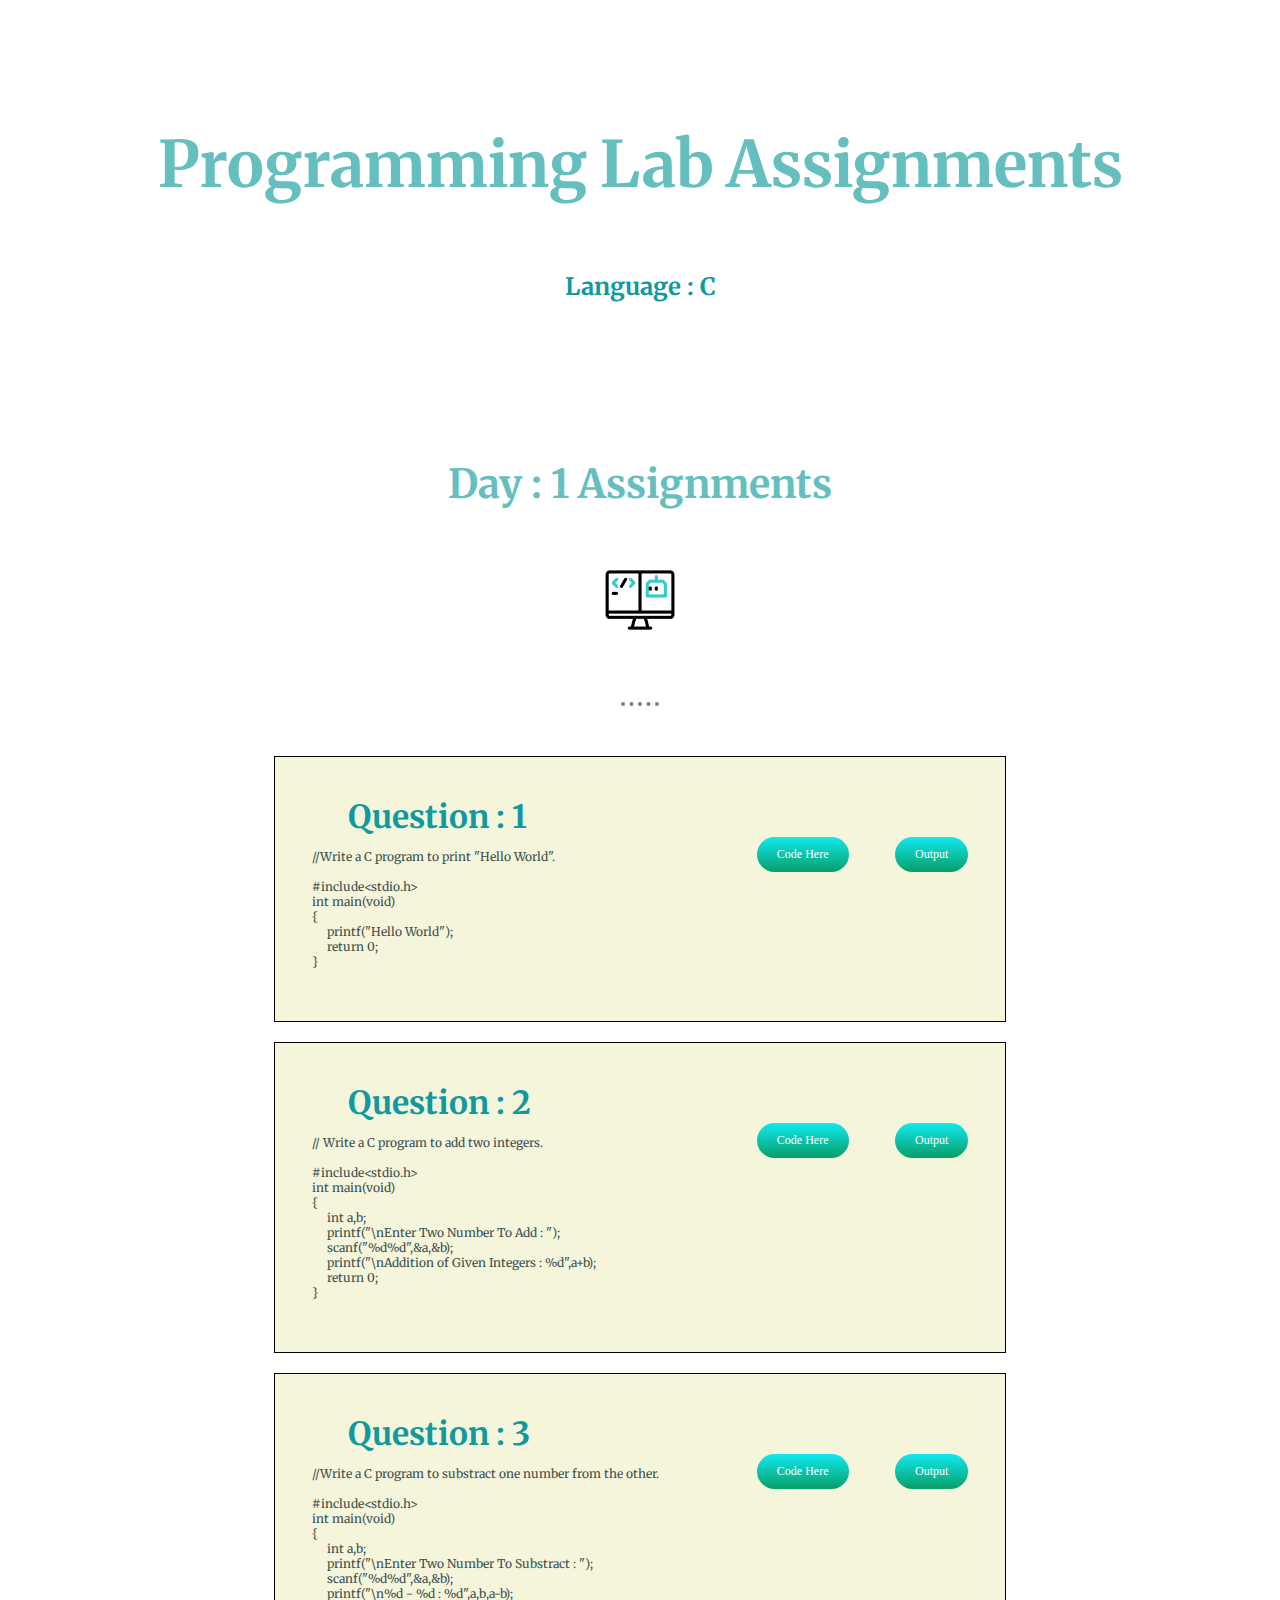
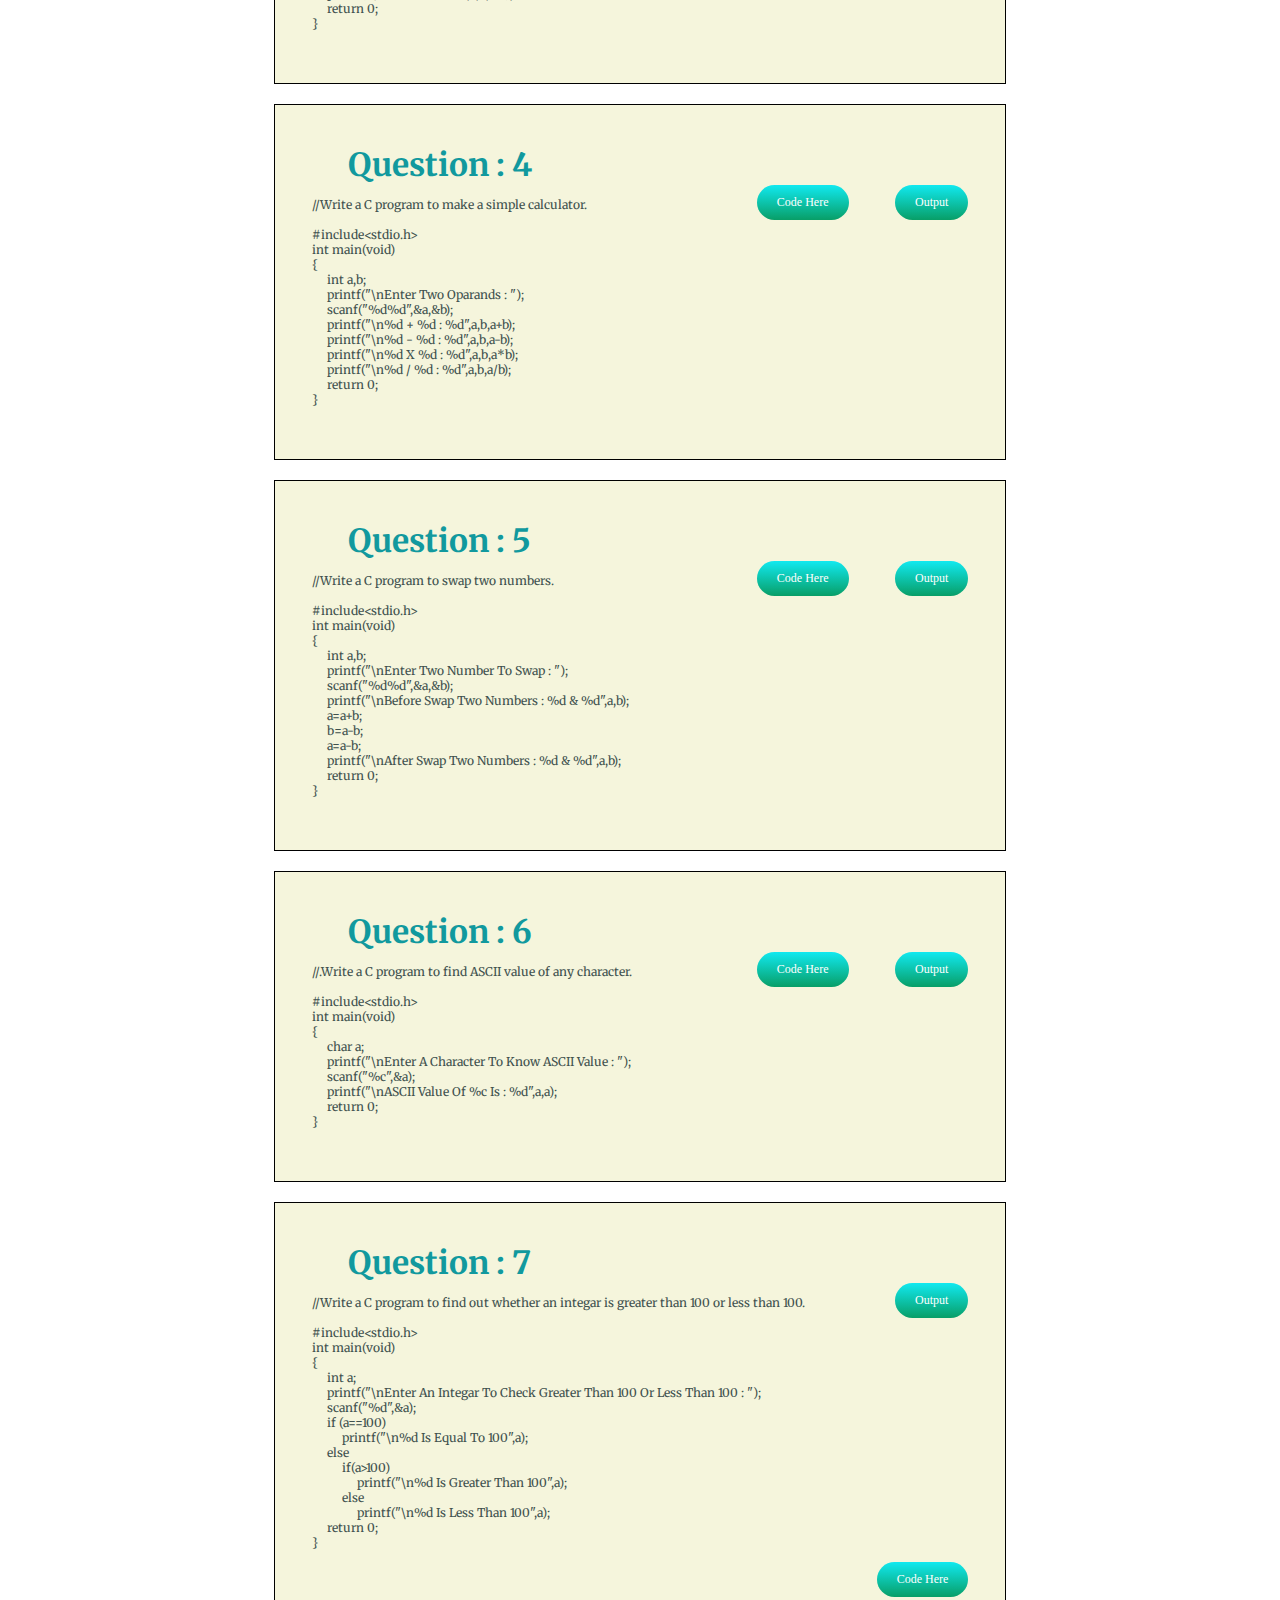
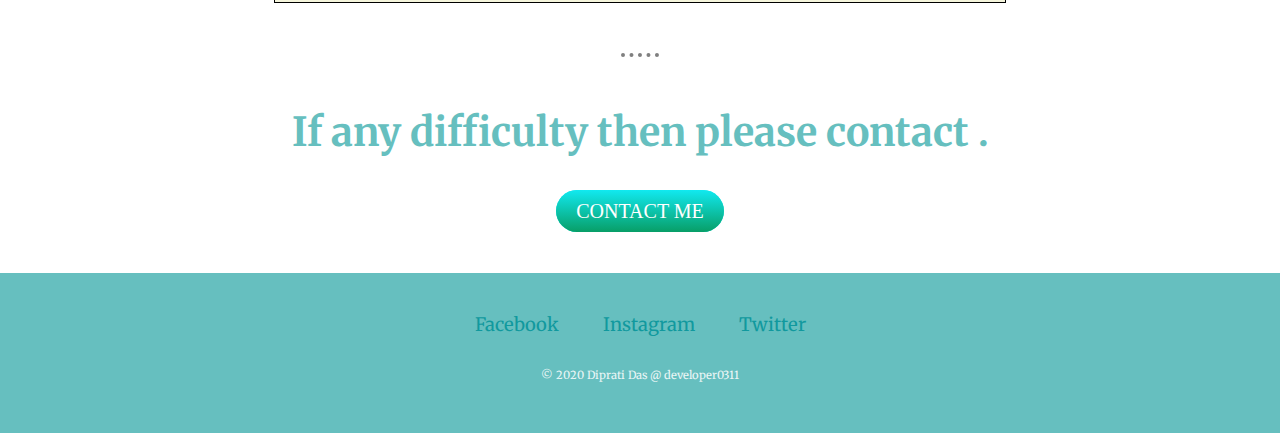
==== commit 69330980: "Update day-1.html" ====
--- a/day-1.html
+++ b/day-1.html
@@ -119,8 +119,8 @@
             </div>
             <div class="ans-row">
                 <h3>Question : 7</h3><br>
-                <p>//Write a C program to find out whether an integar is greater than 100 or less than 100.<br>
-                    #include&#60stdio.h&#60<br>
+                <p>//Write a C program to find out whether an integar is greater than 100 or less than 100.<br><br>
+                    #include&#60stdio.h&#62<br>
                     int main(void)<br>
                     {<br>
                     &nbsp&nbsp&nbsp&nbsp    int a;<br>
@@ -159,4 +159,4 @@
         <p class="copyright-message">© 2020 Diprati Das @ developer0311</p>
     </div>
 </body>
-</html>+</html>
